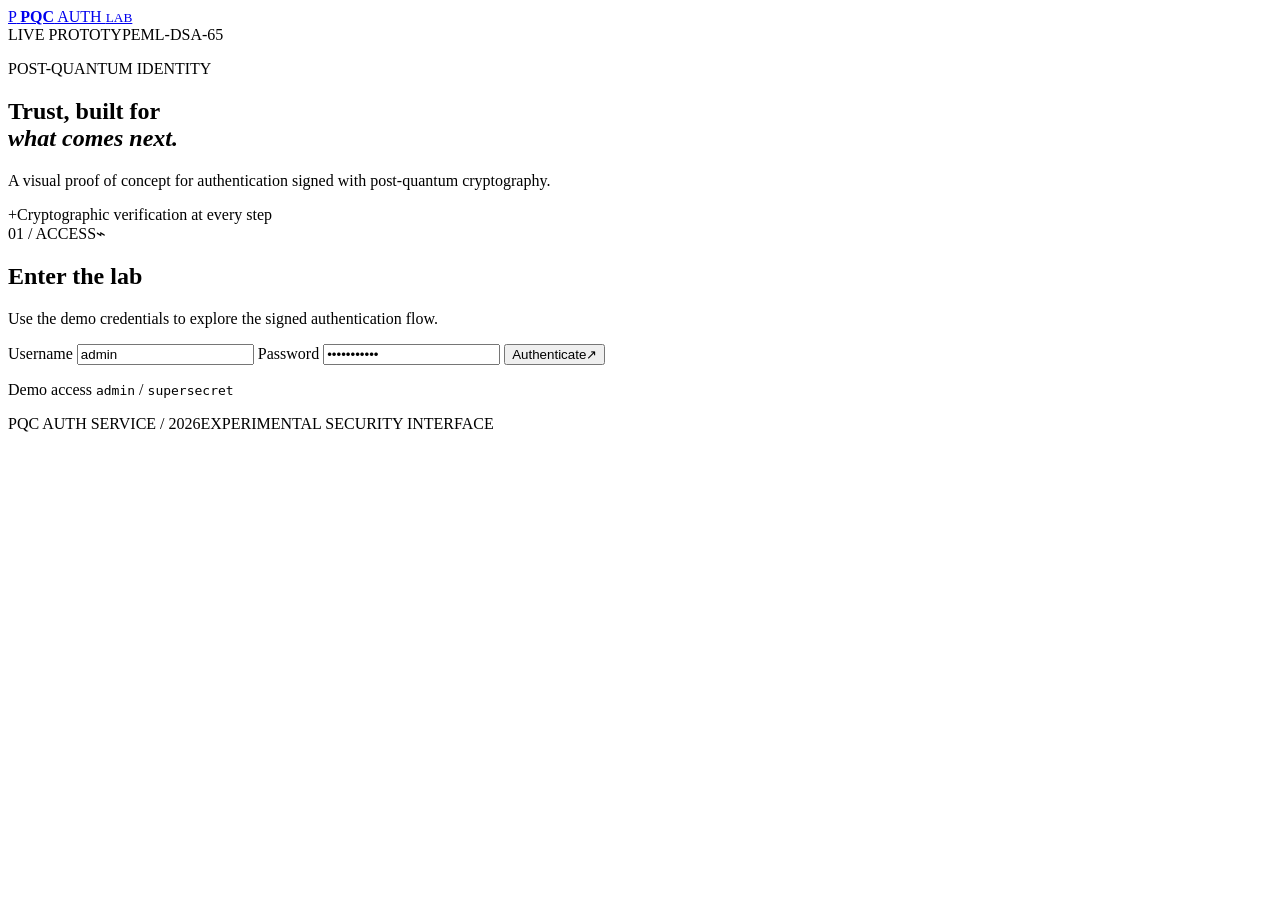
==== app/static/index.html @ ab2483ac "Build frontend PQC authentication demo Add the one-page login and dashboard experience, progressive " ====
<!DOCTYPE html>
<html lang="en">
<head>
  <meta charset="UTF-8">
  <meta name="viewport" content="width=device-width, initial-scale=1.0">
  <meta name="theme-color" content="#102a43">
  <title>PQC Auth Service</title>
  <link rel="preconnect" href="https://fonts.googleapis.com">
  <link rel="preconnect" href="https://fonts.gstatic.com" crossorigin>
  <link href="https://fonts.googleapis.com/css2?family=DM+Mono:wght@400;500&family=Space+Grotesk:wght@400;500;600;700&display=swap" rel="stylesheet">
  <link rel="stylesheet" href="/static/styles.css">
</head>
<body>
  <div class="app-shell">
    <header class="topbar">
      <a class="brand" href="/" aria-label="PQC Auth home">
        <span class="brand-mark" aria-hidden="true">P</span>
        <span><strong>PQC</strong> AUTH <small>LAB</small></span>
      </a>
      <div class="topbar-meta"><span class="live-dot"></span><span>LIVE PROTOTYPE</span><span class="divider"></span><span>ML-DSA-65</span></div>
    </header>

    <main>
      <section id="login-view" class="login-layout view-active">
        <div class="intro-copy">
          <p class="eyebrow">POST-QUANTUM IDENTITY</p>
          <h1>Trust, built for<br><em>what comes next.</em></h1>
          <p class="lede">A visual proof of concept for authentication signed with post-quantum cryptography.</p>
          <div class="signal-row"><span class="signal-icon">+</span><span>Cryptographic verification at every step</span></div>
        </div>
        <form id="login-form" class="login-panel">
          <div class="panel-heading"><span class="step-label">01 / ACCESS</span><span class="lock-icon" aria-hidden="true">⌁</span></div>
          <h2>Enter the lab</h2>
          <p class="panel-copy">Use the demo credentials to explore the signed authentication flow.</p>
          <label for="username">Username</label>
          <input id="username" name="username" type="text" value="admin" autocomplete="username" required>
          <label for="password">Password</label>
          <input id="password" name="password" type="password" value="supersecret" autocomplete="current-password" required>
          <button class="primary-button" type="submit"><span>Authenticate</span><span aria-hidden="true">↗</span></button>
          <p id="login-error" class="form-message error" role="alert" hidden></p>
          <p class="demo-note">Demo access <code>admin</code> / <code>supersecret</code></p>
        </form>
      </section>

      <section id="dashboard-view" class="dashboard-view" hidden>
        <div class="dashboard-heading" tabindex="-1">
          <div><p class="eyebrow">AUTHENTICATED SESSION</p><h1>Welcome, <span id="user-name">admin</span>.</h1></div>
          <button id="logout-button" class="quiet-button" type="button">Sign out <span aria-hidden="true">↗</span></button>
        </div>
        <div id="dashboard-alert" class="dashboard-alert" role="status" aria-live="polite"><span class="status-pulse"></span><span id="session-status">Session ready — choose a panel to inspect</span></div>
        <div class="prototype-banner"><span class="banner-mark">i</span><span><strong>Demo mode</strong> — using the current local backend verification flow. No private keys are exposed in this interface.</span></div>

        <div class="dashboard-grid">
          <article class="metric-card accent-card"><div class="card-label">SESSION VERIFICATION</div><div id="verify-status" class="status-value pending">Awaiting action</div><p id="verify-detail">Run the backend verification check when ready.</p><button id="verify-button" class="outline-button" type="button">Verify token <span aria-hidden="true">→</span></button></article>
          <article class="metric-card"><div class="card-label">TOKEN IDENTITY</div><div id="profile-value" class="profile-value masked-value">Hidden</div><p id="profile-detail">Claims stay hidden until you choose to read them.</p><button id="profile-button" class="outline-button" type="button">Read claims <span aria-hidden="true">→</span></button></article>
          <article class="metric-card"><div class="card-label">PUBLIC KEY DIRECTORY</div><div id="key-status" class="status-value pending">Not inspected</div><p id="key-detail">Load the backend's public verification key on demand.</p><button id="jwks-button" class="outline-button" type="button">Inspect JWKS <span aria-hidden="true">→</span></button></article>
          <article class="metric-card tamper-card"><div class="card-label">TAMPER TEST</div><div id="tamper-status" class="status-value pending">Not run</div><p id="tamper-detail">Tests an altered copy without changing this session.</p><button id="tamper-button" class="outline-button" type="button">Test altered copy <span aria-hidden="true">→</span></button></article>
        </div>

        <div class="lower-grid">
          <article class="data-panel"><div class="panel-title"><span>Token payload</span><span class="panel-index">CLAIMS / 01</span></div><pre id="claims-output">Click “Read claims” to reveal the signed token payload.</pre></article>
          <article class="data-panel"><div class="panel-title"><span>Public key directory</span><span class="panel-index">JWKS / 02</span></div><pre id="jwks-output">Click “Inspect JWKS” to reveal public key metadata.</pre></article>
        </div>
        <div class="demo-tools"><div><p class="eyebrow">DEMO CONTROLS</p><h2>Make the proof visible.</h2><p class="tool-copy">The tamper test submits an altered copy; your real session token stays untouched.</p></div><button id="reset-button" class="quiet-button" type="button">Reset demo</button></div>
        <p id="demo-message" class="demo-message" role="status" aria-live="polite"></p>
      </section>
    </main>
    <footer><span>PQC AUTH SERVICE / 2026</span><span>EXPERIMENTAL SECURITY INTERFACE</span></footer>
  </div>
  <script src="/static/app.js"></script>
</body>
</html>
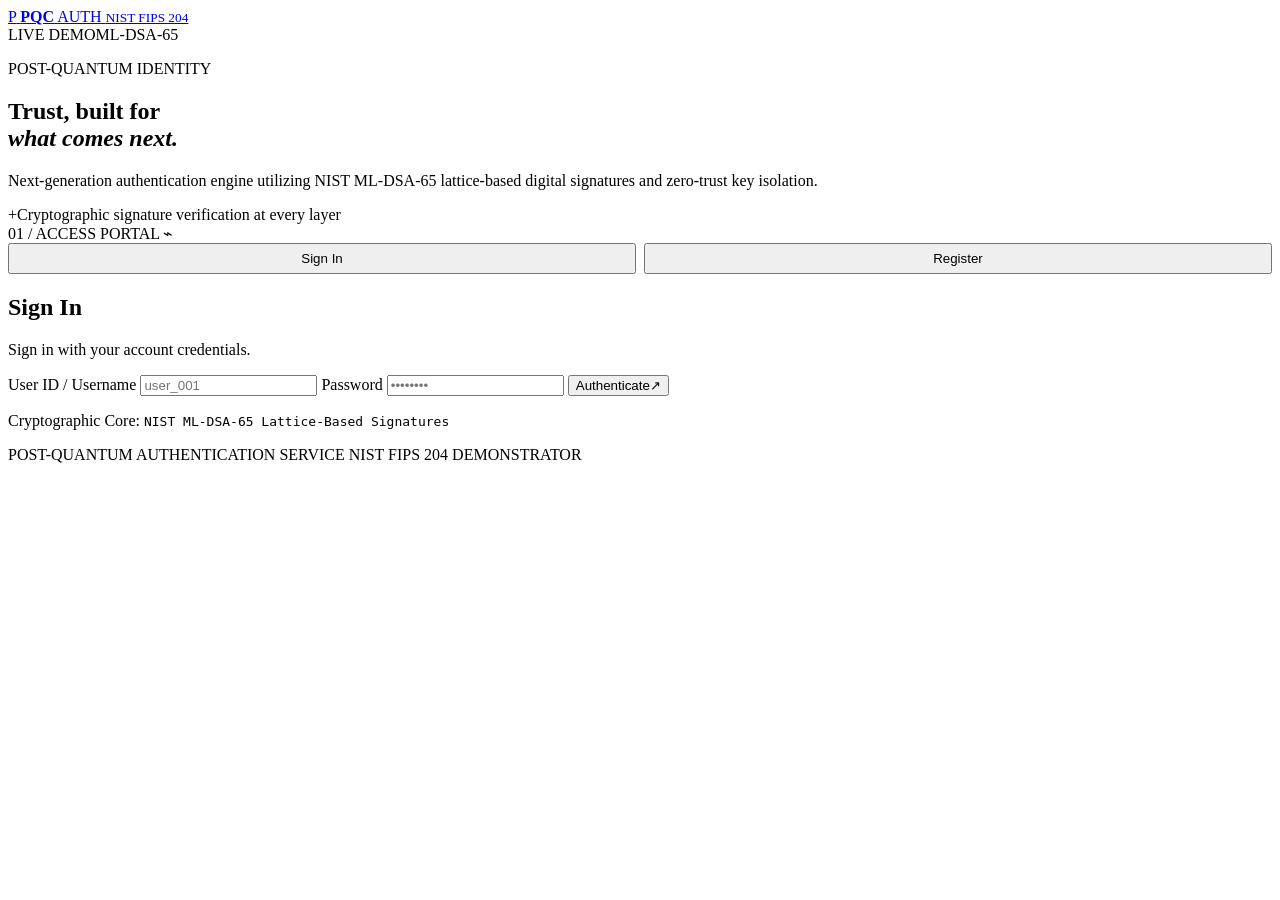
==== commit aec66147: "feat: integrate Google Sheets database via Google Apps Script Web App API" ====
--- a/app/static/index.html
+++ b/app/static/index.html
@@ -4,7 +4,7 @@
   <meta charset="UTF-8">
   <meta name="viewport" content="width=device-width, initial-scale=1.0">
   <meta name="theme-color" content="#102a43">
-  <title>PQC Auth Service</title>
+  <title>Post-Quantum Authentication Service - Access Portal</title>
   <link rel="preconnect" href="https://fonts.googleapis.com">
   <link rel="preconnect" href="https://fonts.gstatic.com" crossorigin>
   <link href="https://fonts.googleapis.com/css2?family=DM+Mono:wght@400;500&family=Space+Grotesk:wght@400;500;600;700&display=swap" rel="stylesheet">
@@ -15,58 +15,55 @@
     <header class="topbar">
       <a class="brand" href="/" aria-label="PQC Auth home">
         <span class="brand-mark" aria-hidden="true">P</span>
-        <span><strong>PQC</strong> AUTH <small>LAB</small></span>
+        <span><strong>PQC</strong> AUTH <small>NIST FIPS 204</small></span>
       </a>
-      <div class="topbar-meta"><span class="live-dot"></span><span>LIVE PROTOTYPE</span><span class="divider"></span><span>ML-DSA-65</span></div>
+      <div class="topbar-meta"><span class="live-dot"></span><span>LIVE DEMO</span><span class="divider"></span><span>ML-DSA-65</span></div>
     </header>
 
     <main>
-      <section id="login-view" class="login-layout view-active">
+      <section class="login-layout view-active">
         <div class="intro-copy">
           <p class="eyebrow">POST-QUANTUM IDENTITY</p>
           <h1>Trust, built for<br><em>what comes next.</em></h1>
-          <p class="lede">A visual proof of concept for authentication signed with post-quantum cryptography.</p>
-          <div class="signal-row"><span class="signal-icon">+</span><span>Cryptographic verification at every step</span></div>
+          <p class="lede">Next-generation authentication engine utilizing NIST ML-DSA-65 lattice-based digital signatures and zero-trust key isolation.</p>
+          <div class="signal-row"><span class="signal-icon">+</span><span>Cryptographic signature verification at every layer</span></div>
         </div>
-        <form id="login-form" class="login-panel">
-          <div class="panel-heading"><span class="step-label">01 / ACCESS</span><span class="lock-icon" aria-hidden="true">⌁</span></div>
-          <h2>Enter the lab</h2>
-          <p class="panel-copy">Use the demo credentials to explore the signed authentication flow.</p>
-          <label for="username">Username</label>
-          <input id="username" name="username" type="text" value="admin" autocomplete="username" required>
+
+        <form id="auth-form" class="login-panel">
+          <div class="panel-heading">
+            <span class="step-label">01 / ACCESS PORTAL</span>
+            <span class="lock-icon" aria-hidden="true">⌁</span>
+          </div>
+
+          <div class="auth-tabs" role="tablist" style="display: flex; gap: 8px; margin-bottom: 16px;">
+            <button id="tab-login" type="button" class="outline-button active-tab" style="flex: 1; padding: 6px 12px; cursor: pointer;">Sign In</button>
+            <button id="tab-register" type="button" class="outline-button" style="flex: 1; padding: 6px 12px; cursor: pointer;">Register</button>
+          </div>
+
+          <h2 id="form-heading">Sign In</h2>
+          <p id="form-subtext" class="panel-copy">Sign in with your account credentials.</p>
+          
+          <label for="username">User ID / Username</label>
+          <input id="username" name="username" type="text" placeholder="user_001" autocomplete="username" required>
+          
           <label for="password">Password</label>
-          <input id="password" name="password" type="password" value="supersecret" autocomplete="current-password" required>
-          <button class="primary-button" type="submit"><span>Authenticate</span><span aria-hidden="true">↗</span></button>
+          <input id="password" name="password" type="password" placeholder="••••••••" autocomplete="current-password" required>
+          
+          <button id="submit-btn" class="primary-button" type="submit">
+            <span id="submit-text">Authenticate</span><span aria-hidden="true">↗</span>
+          </button>
+          
           <p id="login-error" class="form-message error" role="alert" hidden></p>
-          <p class="demo-note">Demo access <code>admin</code> / <code>supersecret</code></p>
+          <p id="demo-note" class="demo-note">Cryptographic Core: <code>NIST ML-DSA-65 Lattice-Based Signatures</code></p>
         </form>
       </section>
+    </main>
 
-      <section id="dashboard-view" class="dashboard-view" hidden>
-        <div class="dashboard-heading" tabindex="-1">
-          <div><p class="eyebrow">AUTHENTICATED SESSION</p><h1>Welcome, <span id="user-name">admin</span>.</h1></div>
-          <button id="logout-button" class="quiet-button" type="button">Sign out <span aria-hidden="true">↗</span></button>
-        </div>
-        <div id="dashboard-alert" class="dashboard-alert" role="status" aria-live="polite"><span class="status-pulse"></span><span id="session-status">Session ready — choose a panel to inspect</span></div>
-        <div class="prototype-banner"><span class="banner-mark">i</span><span><strong>Demo mode</strong> — using the current local backend verification flow. No private keys are exposed in this interface.</span></div>
-
-        <div class="dashboard-grid">
-          <article class="metric-card accent-card"><div class="card-label">SESSION VERIFICATION</div><div id="verify-status" class="status-value pending">Awaiting action</div><p id="verify-detail">Run the backend verification check when ready.</p><button id="verify-button" class="outline-button" type="button">Verify token <span aria-hidden="true">→</span></button></article>
-          <article class="metric-card"><div class="card-label">TOKEN IDENTITY</div><div id="profile-value" class="profile-value masked-value">Hidden</div><p id="profile-detail">Claims stay hidden until you choose to read them.</p><button id="profile-button" class="outline-button" type="button">Read claims <span aria-hidden="true">→</span></button></article>
-          <article class="metric-card"><div class="card-label">PUBLIC KEY DIRECTORY</div><div id="key-status" class="status-value pending">Not inspected</div><p id="key-detail">Load the backend's public verification key on demand.</p><button id="jwks-button" class="outline-button" type="button">Inspect JWKS <span aria-hidden="true">→</span></button></article>
-          <article class="metric-card tamper-card"><div class="card-label">TAMPER TEST</div><div id="tamper-status" class="status-value pending">Not run</div><p id="tamper-detail">Tests an altered copy without changing this session.</p><button id="tamper-button" class="outline-button" type="button">Test altered copy <span aria-hidden="true">→</span></button></article>
-        </div>
-
-        <div class="lower-grid">
-          <article class="data-panel"><div class="panel-title"><span>Token payload</span><span class="panel-index">CLAIMS / 01</span></div><pre id="claims-output">Click “Read claims” to reveal the signed token payload.</pre></article>
-          <article class="data-panel"><div class="panel-title"><span>Public key directory</span><span class="panel-index">JWKS / 02</span></div><pre id="jwks-output">Click “Inspect JWKS” to reveal public key metadata.</pre></article>
-        </div>
-        <div class="demo-tools"><div><p class="eyebrow">DEMO CONTROLS</p><h2>Make the proof visible.</h2><p class="tool-copy">The tamper test submits an altered copy; your real session token stays untouched.</p></div><button id="reset-button" class="quiet-button" type="button">Reset demo</button></div>
-        <p id="demo-message" class="demo-message" role="status" aria-live="polite"></p>
-      </section>
-    </main>
-    <footer><span>PQC AUTH SERVICE / 2026</span><span>EXPERIMENTAL SECURITY INTERFACE</span></footer>
+    <footer>
+      <span>POST-QUANTUM AUTHENTICATION SERVICE</span>
+      <span>NIST FIPS 204 DEMONSTRATOR</span>
+    </footer>
   </div>
-  <script src="/static/app.js"></script>
+  <script src="/static/login.js"></script>
 </body>
 </html>
